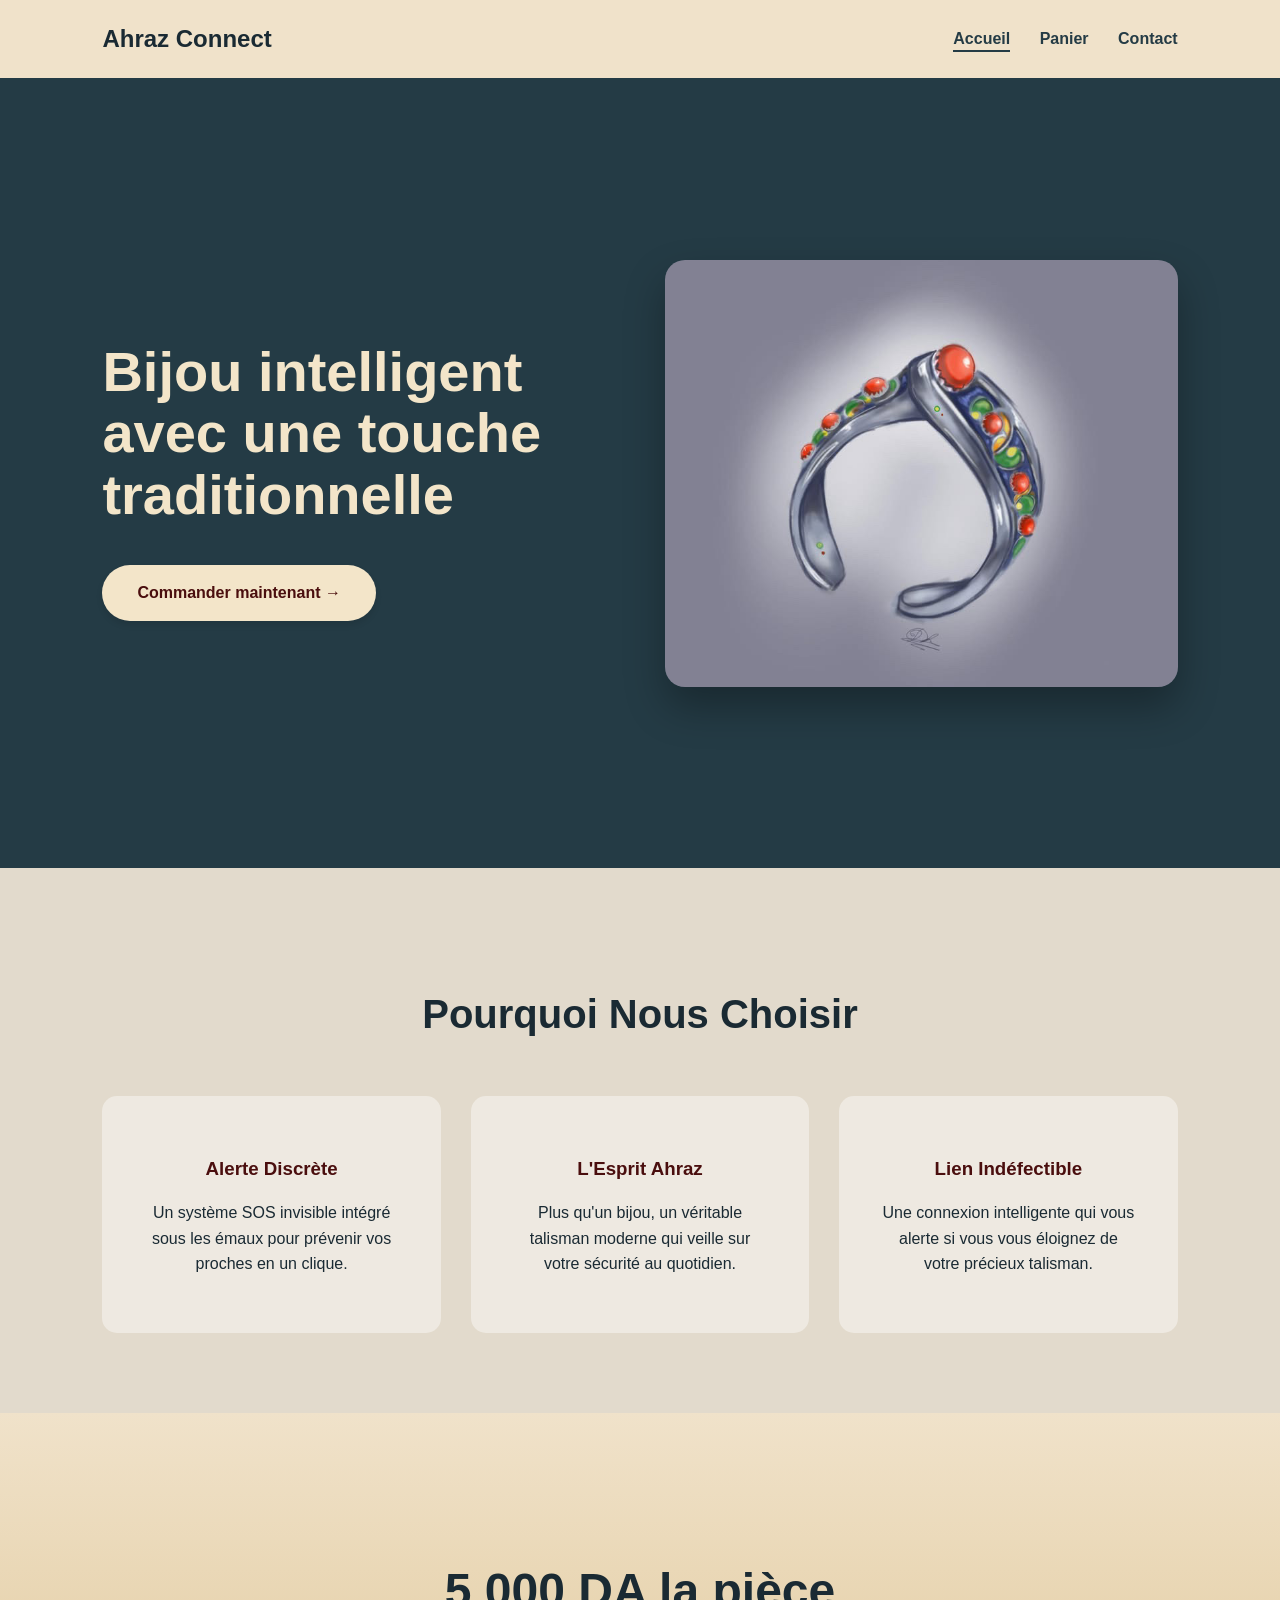
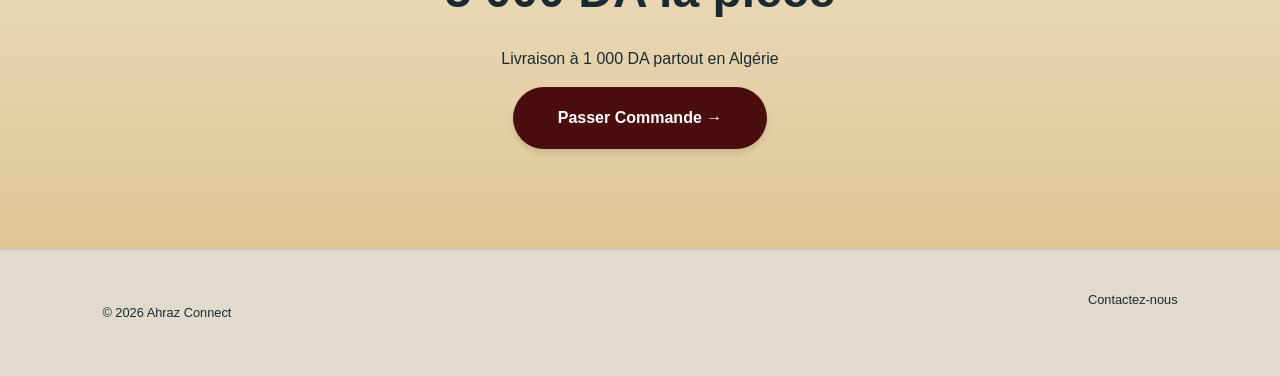
==== index.html @ b3f805a6 "Add files via upload" ====
<!DOCTYPE html>
<html lang="fr">
<head>
    <meta charset="UTF-8">
    <meta name="viewport" content="width=device-width, initial-scale=1.0">
    <title>Ahraz Connect | L'Héritage Connecté</title>
    <link rel="stylesheet" href="style.css">
</head>
<body>

    <header class="main-header">
        <div class="logo">Ahraz Connect</div>
        <nav class="nav-links">
            <a href="index.html" class="active"> Accueil</a>
            <a href="panier.html" >Panier</a>
            <a href="contact.html" >Contact</a>
        </nav>
    </header>

    <main>
        <section class="hero">
            <div class="hero-content">
                 
                <h1>Bijou intelligent avec une touche traditionnelle</h1>
                <p class="description">
                    
                </p>
                <a href="panier.html" class="cta-light">Commander maintenant →</a>
            </div>
            <div class="hero-image">
                <img src="A3ADACE4-EFD0-4DF3-A42B-4DF3DDB3B26A.jpg" alt="Bracelet Ahraz">
            </div>
        </section>

        <section class="features">
            <h2>Pourquoi Nous Choisir</h2>
            <div class="features-grid">
                <div class="feature-card">
                 <h3>Alerte Discrète</h3>
                 <p>Un système SOS invisible intégré sous les émaux pour prévenir vos proches en un clique.</p>
                 
                </div>

                <div class="feature-card">
                 <h3>L'Esprit Ahraz</h3>
                 <p>Plus qu'un bijou, un véritable talisman moderne qui veille sur votre sécurité au quotidien.</p>
                
                </div>

                <div class="feature-card">
                 <h3>Lien Indéfectible</h3>
                 <p>Une connexion intelligente qui vous alerte si vous vous éloignez de votre précieux talisman.</p>
                 
                </div>
            </div>
        </section>

        <section class="cta-final">
            <h2>5 000 DA la pièce</h2>
            <p>Livraison à 1 000 DA partout en Algérie</p>
            <a href="panier.html" class="cta-dark">Passer Commande →</a>
        </section>
    </main>

    <footer class="main-footer">
        <p>© 2026 Ahraz Connect</p>
        <a href="contact.html">Contactez-nous</a>
    </footer>

</body>
</html>
---- style.css ----
:root {
    --bg-cream: #f0e2ca;
    --dark-blue: #243b45;
    --deep-red: #4a0e0e;
    --text-light: #f3e5c9;
    --text-dark: #1a2a33;
    --another:#e2dacc;
}

body {
    font-family: 'Segoe UI', Tahoma, Geneva, Verdana, sans-serif;
    margin: 0;
    background-color: var(--another);
    color: var(--text-dark);
    line-height: 1.6;
}

/* Header */
.main-header {
    display: flex;
    justify-content: space-between;
    align-items: center;
    padding: 20px 8%;
    background-color: var(--bg-cream);
    position: sticky;
    top: 0;
    z-index: 1000;
}

.logo { font-weight: 900; font-size: 1.5rem; color: var(--text-dark); }

.nav-links a {
    text-decoration: none;
    color: var(--text-dark);
    margin-left: 25px;
    font-weight: 600;
    font-size: 1.2 rem;
}

/* Section Hero (Bleu Nuit) */
.hero {
    background-color: var(--dark-blue);
    color: var(--text-light);
    display: flex;
    align-items: center;
    padding: 80px 8%;
    min-height: 70vh;
    gap: 50px;
}

.hero-content { flex: 1; }
.hero-content h1 { font-size: 3.5rem; line-height: 1.1; margin: 15px 0; }
.hero-content h1 span { font-style: italic; font-weight: 300; }
.hero-content .subtitle { letter-spacing: 3px; font-size: 0.8rem; opacity: 0.8; }
.hero-content .description { max-width: 500px; margin-bottom: 40px; opacity: 0.9; }

.hero-image { flex: 1; display: flex; justify-content: center; }
.hero-image img { 
    max-width: 100%; 
    border-radius: 20px; 
    box-shadow: 0 20px 40px rgba(0,0,0,0.3);
}

/* Boutons */
.cta-light {
    background-color: var(--text-light);
    color: var(--deep-red);
    padding: 15px 35px;
    border-radius: 50px;
    text-decoration: none;
    font-weight: bold;
}

.cta-dark {
    background-color: var(--deep-red);
    color:white;
    padding: 18px 45px;
    border-radius: 50px;
    text-decoration: none;
    font-weight: bold;
    display: inline-block;
}

/* Features */
.features {
    padding: 80px 8%;
    text-align: center;
}

.features h2 { font-size: 2.5rem; margin-bottom: 50px; }

.features-grid {
    display: flex;
    gap: 30px;
    justify-content: center;
}

.feature-card {
    background: rgba(255, 255, 255, 0.4);
    padding: 40px;
    border-radius: 15px;
    flex: 1;
    transition: transform 0.3s;
}

.feature-card:hover { transform: translateY(-10px); }
.feature-card h3 { color: var(--deep-red); margin-bottom: 15px; }

/* CTA Final */
.cta-final {
    text-align: center;
    padding: 100px 8%;
    background: linear-gradient(to bottom, var(--bg-cream), #dfc695);
}

.cta-final h2 { font-size: 3rem; margin-bottom: 10px; }

/* Footer */
.main-footer {
    display: flex;
    justify-content: space-between;
    padding: 40px 8%;
    font-size: 0.8rem;
    border-top: 1px solid rgba(0,0,0,0.1);
}

.main-footer a { color: var(--text-dark); text-decoration: none; }

/* Responsive */
@media (max-width: 900px) {
    .hero { flex-direction: column; text-align: center; }
    .features-grid { flex-direction: column; }
}
/* --- PAGE CONTACT PREMIUM --- */

.contact-container {
    display: flex;
    justify-content: center;
    align-items: center;
    padding: 80px 20px;
    background-color: var(--bg-cream);
}

.contact-box {
    background: #fffdf9;
    max-width: 550px;
    width: 100%;
    padding: 60px;
    border-radius: 40px;
    box-shadow: 0 20px 50px rgba(0,0,0,0.04);
}

/* Titres */
.contact-box h1 {
    font-size: 2.2rem;
    font-weight: 800;
    margin-bottom: 10px;
    color: var(--dark-blue);
}

.section-label {
    letter-spacing: 3px;
    font-size: 0.75rem;
    font-weight: bold;
    color: var(--taupe);
    margin-bottom: 10px;
}

/* Style des cases (Inputs) */
.contact-box .form-group {
    margin-bottom: 30px;
    text-align: left;
}

.contact-box label {
    display: block;
    margin-left: 25px; /* Aligné avec le début du texte dans l'arrondi */
    margin-bottom: 12px;
    font-weight: 600;
    font-size: 0.95rem;
    color: var(--dark-blue);
}

.contact-box input[type="text"], 
.contact-box input[type="email"] {
    width: 100%;
    padding: 15px 20px; /* Très haut et large comme sur l'image */
    border-radius: 60px; /* Arrondi total "pilule" */
    border: 1.5px solid #eee;
    background-color: #ffffff;
    font-size: 1.05rem;
    box-sizing: border-box;
    outline: none;
    transition: all 0.3s ease;
}

.contact-box textarea {
    width: 100%;
    padding: 25px 35px;
    border-radius: 30px; /* Moins arrondi pour le bloc message */
    border: 1.5px solid #eee;
    background-color: #ffffff;
    font-size: 1.05rem;
    font-family: inherit;
    resize: none;
    box-sizing: border-box;
    outline: none;
    transition: all 0.3s ease;
}

/* Focus : quand on clique dans la case */
.contact-box input:focus, 
.contact-box textarea:focus {
    border-color: var(--taupe);
    background-color: #fff;
    box-shadow: 0 10px 20px rgba(0,0,0,0.02);
}

/* Bouton Envoyer */
.btn-contact {
    width: 100%;
    background-color: var(--deep-red);
    color: white;
    padding: 22px;
    border: none;
    border-radius: 60px;
    font-size: 1.1rem;
    font-weight: bold;
    margin-top: 20px;
    cursor: pointer;
    transition: transform 0.2s;
   
}

.btn-contact:hover {
    transform: translateY(-3px);
    background-color: var(--deep-red);
}
/* --- STYLE UNIFORME POUR TOUS LES BOUTONS --- */

/* Style de base (État repos) */
.cta-light, .cta-dark, .btn-valider, .btn-submit, .btn-contact {
    display: inline-block;
    cursor: pointer; /* Force l'apparition de la main au survol */
    border: none;
    text-decoration: none;
    text-align: center;
    transition: all 0.3s cubic-bezier(0.4, 0, 0.2, 1); /* Animation fluide */
    box-shadow: 0 4px 6px rgba(0, 0, 0, 0.1); /* Ombre légère */
}

/* Effet au survol (Hover) */
.cta-light:hover, .cta-dark:hover, .btn-valider:hover, .btn-submit:hover, .btn-contact:hover {
    transform: translateY(-3px); /* Le bouton monte légèrement */
    box-shadow: 0 10px 20px rgba(0, 0, 0, 0.15); /* L'ombre s'agrandit */
    filter: brightness(1.1); /* Le bouton s'éclaire légèrement */
}

/* Effet au clic (Active) */
.cta-light:active, .cta-dark:active, .btn-valider:active, .btn-submit:active, .btn-contact:active {
    transform: translateY(-1px); /* Le bouton redescend un peu */
    box-shadow: 0 5px 10px rgba(0, 0, 0, 0.1);
}

/* --- EFFET HOVER SUR LE MENU DE NAVIGATION --- */

.nav-links a {
    text-decoration: none;
    color: var(--dark-blue);
    font-weight: 600;
    margin-left: 25px;
    position: relative; /* Nécessaire pour l'animation de la barre */
    transition: color 0.3s ease;
    padding: 5px 0;
}

/* Changement de couleur au survol */
.nav-links a:hover {
    color: var(--dark-blue); /* Le lien devient bordeaux au survol */
}

/* Création de la petite barre animée sous le lien */
.nav-links a::after {
    content: "";
    position: absolute;
    width: 0;
    height: 2px;
    bottom: 0;
    left: 0;
    background-color: var(--dark-blue);
    transition: width 0.3s ease; /* Animation de la gauche vers la droite */
}

/* La barre s'allonge au survol */
.nav-links a:hover::after {
    width: 100%;
}

/* Style pour la page active (celle où l'on se trouve) */
.nav-links a.active {
    color: var(--dark-blue);
}

.nav-links a.active::after {
    width: 100%; /* La barre reste pleine sur la page active */
}
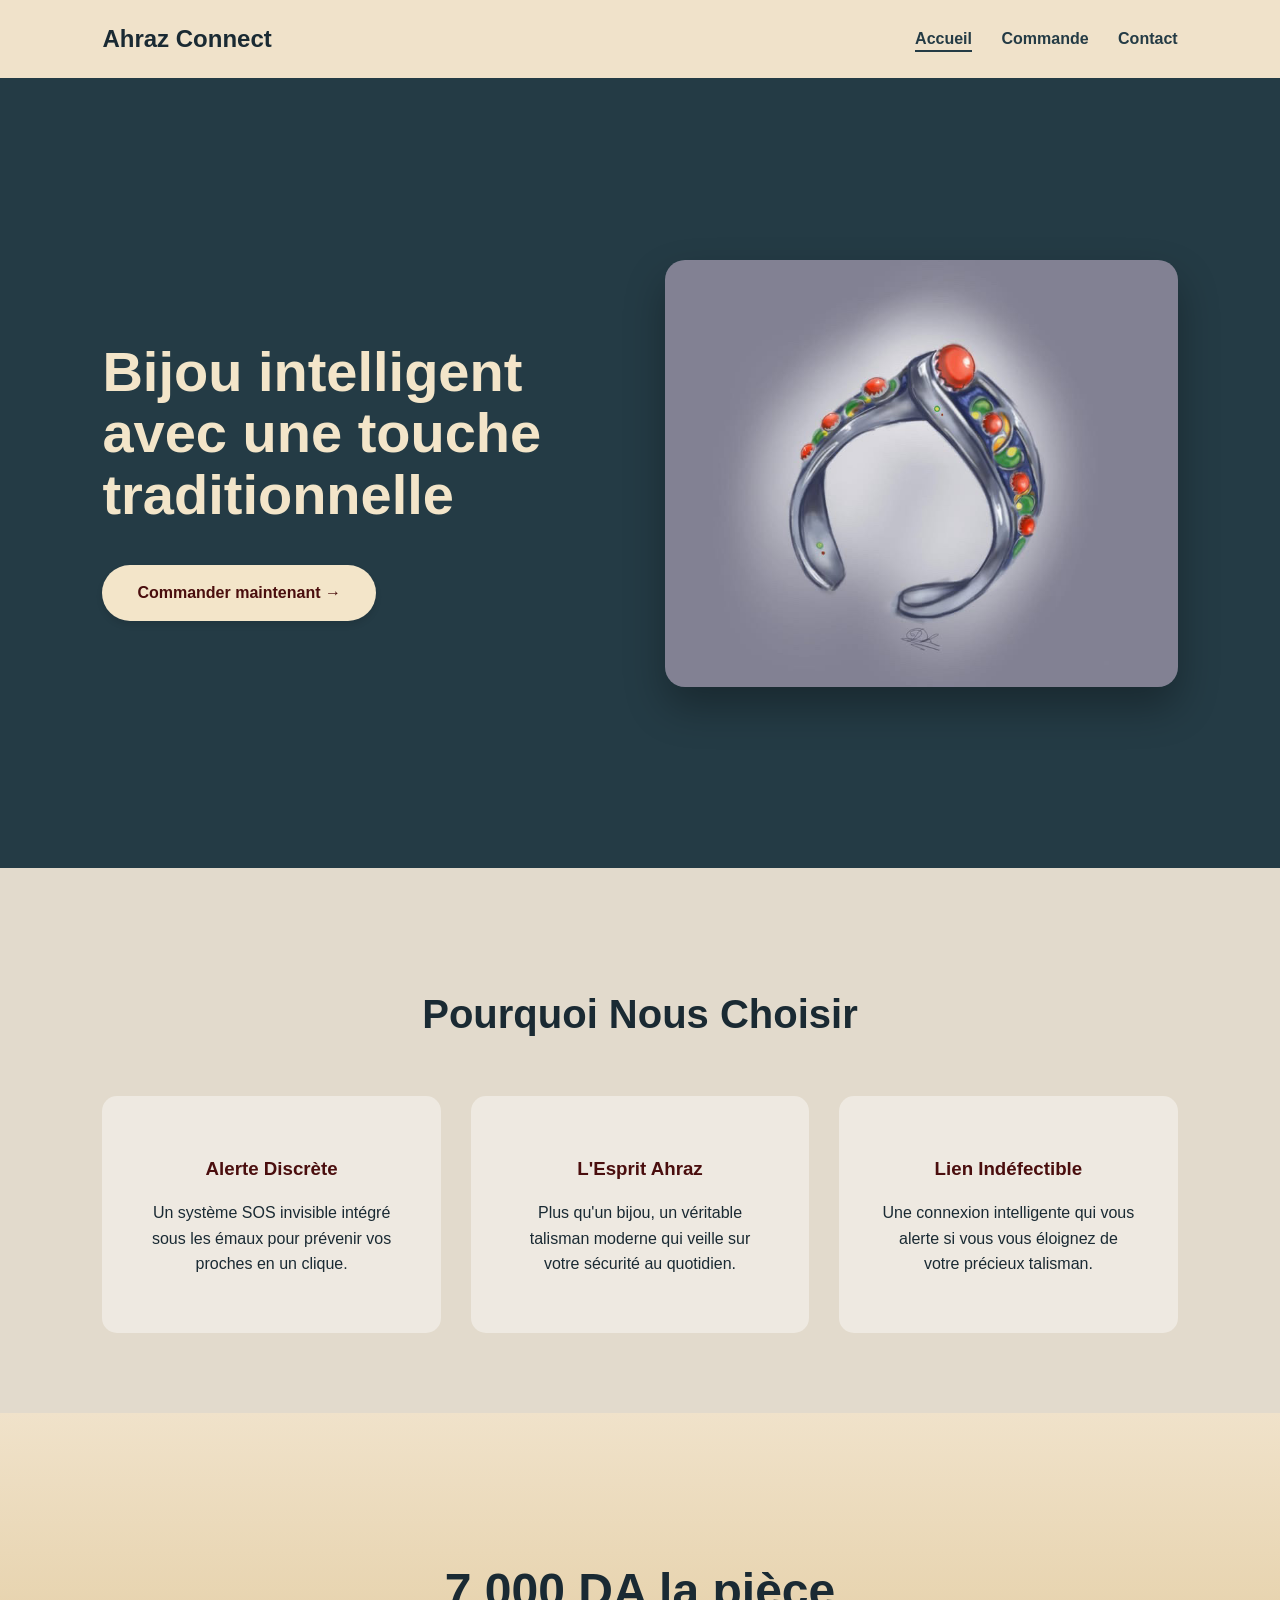
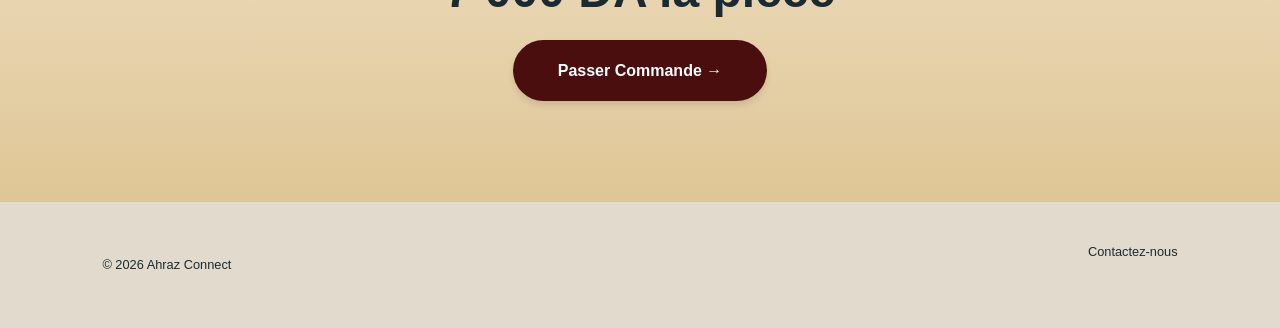
==== commit 4d7e7f67: "Modify navigation links and pricing in index.html Updated navigation links and price in the HTML fil" ====
--- a/index.html
+++ b/index.html
@@ -12,7 +12,7 @@
         <div class="logo">Ahraz Connect</div>
         <nav class="nav-links">
             <a href="index.html" class="active"> Accueil</a>
-            <a href="panier.html" >Panier</a>
+            <a href="commande.html" >Commande</a>
             <a href="contact.html" >Contact</a>
         </nav>
     </header>
@@ -25,7 +25,7 @@
                 <p class="description">
                     
                 </p>
-                <a href="panier.html" class="cta-light">Commander maintenant →</a>
+                <a href="commande.html" class="cta-light">Commander maintenant →</a>
             </div>
             <div class="hero-image">
                 <img src="A3ADACE4-EFD0-4DF3-A42B-4DF3DDB3B26A.jpg" alt="Bracelet Ahraz">
@@ -56,9 +56,8 @@
         </section>
 
         <section class="cta-final">
-            <h2>5 000 DA la pièce</h2>
-            <p>Livraison à 1 000 DA partout en Algérie</p>
-            <a href="panier.html" class="cta-dark">Passer Commande →</a>
+            <h2> 7 000 DA la pièce</h2>
+            <a href="commande.html" class="cta-dark">Passer Commande →</a>
         </section>
     </main>
 
@@ -68,4 +67,4 @@
     </footer>
 
 </body>
-</html>+</html>
